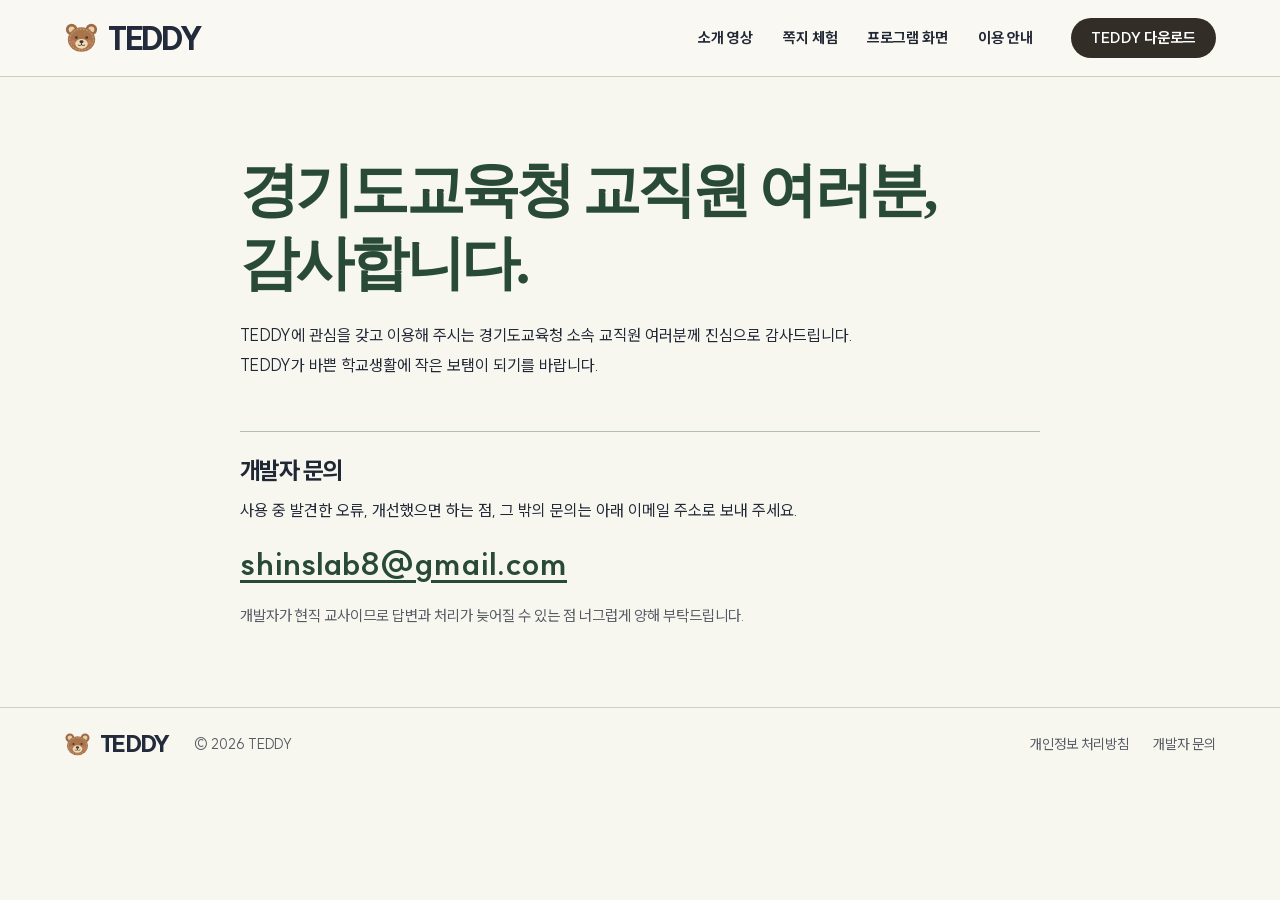
==== contact.html @ 4fe84910 "다운로드 안내 페이지, 개발자 문의 페이지, 무료 안내 - 다운로드 단추는 download.html#start로: 설치 안내를 보여 주며 설치 파일 내려받기 시작 - contact" ====
<!doctype html>
<html lang="ko">
<head>
  <meta charset="utf-8">
  <meta name="viewport" content="width=device-width, initial-scale=1">
  <meta name="theme-color" content="#f7f6ef">
  <title>개발자 문의 · TEDDY</title>
  <meta name="description" content="TEDDY 사용 중 발견한 오류, 개선 제안, 기타 문의를 개발자에게 이메일로 보내 주세요.">
  <link rel="icon" href="favicon.svg" type="image/svg+xml">
  <link rel="stylesheet" href="site.css">
</head>
<body>
  <a class="skip" href="#top">본문으로 건너뛰기</a>
  <header class="mast">
    <div class="wrap mast-inner">
      <a class="brand" href="index.html" aria-label="TEDDY 홈"><img src="bear.svg" width="38" height="36" alt="">TEDDY</a>
      <nav aria-label="주 메뉴">
        <a href="index.html#film">소개 영상</a>
        <a href="index.html#app">쪽지 체험</a>
        <a href="index.html#features">프로그램 화면</a>
        <a href="index.html#faq">이용 안내</a>
      </nav>
      <a class="release-link" href="download.html#start">TEDDY 다운로드</a>
    </div>
  </header>
  <main id="top" class="wrap contact">
    <h1>경기도교육청 교직원 여러분,<br>감사합니다.</h1>
    <p>TEDDY에 관심을 갖고 이용해 주시는 경기도교육청 소속 교직원 여러분께 진심으로 감사드립니다. TEDDY가 바쁜 학교생활에 작은 보탬이 되기를 바랍니다.</p>
    <section aria-labelledby="contact-heading">
      <h2 id="contact-heading">개발자 문의</h2>
      <p>사용 중 발견한 오류, 개선했으면 하는 점, 그 밖의 문의는 아래 이메일 주소로 보내 주세요.</p>
      <a class="contact-email" href="mailto:shinslab8@gmail.com">shinslab8@gmail.com</a>
      <p class="contact-note">개발자가 현직 교사이므로 답변과 처리가 늦어질 수 있는 점 너그럽게 양해 부탁드립니다.</p>
    </section>
  </main>
  <footer class="site-footer"><div class="wrap"><a class="brand" href="index.html"><img src="bear.svg" width="30" height="28" alt="">TEDDY</a><span>© 2026 TEDDY</span><a href="privacy.html">개인정보 처리방침</a><a href="contact.html" aria-current="page">개발자 문의</a></div></footer>
</body>
</html>
---- site.css ----
@font-face {
  font-family: SUIT;
  src: url("fonts/SUIT-Variable.woff2") format("woff2");
  font-weight: 100 900;
  font-display: swap;
}
:root {
  --paper: #f7f6ef;
  --white: #fffef7;
  --ink: #202735;
  --muted: #565b63;
  --line: #cecec3;
  --blue: #233c96;
  --bright: #dee997;
  --red: #b4432f;
  --serif: "Noto Serif KR", "본명조", "AppleMyungjo", "Batang", "바탕", serif;
  --latin: Georgia, "Times New Roman", serif;
  background: var(--paper);
  color: var(--ink);
  font: 400 100%/1.65 SUIT, "Malgun Gothic", sans-serif;
  word-break: keep-all;
  overflow-wrap: anywhere;
}
* { box-sizing: border-box }
body,h1,h2,h3,p,figure,dl,dd,fieldset { margin: 0 }
a { color: inherit }
button,input { font: inherit }
button,summary,label { -webkit-tap-highlight-color: transparent }
button,summary { cursor: pointer }
img,video { display: block; max-width: 100% }
[hidden] { display: none !important }
:focus-visible { outline: 3px solid #b54f30; outline-offset: 4px }
::selection { background: #e2e9a6; color: var(--ink) }
.wrap { width: min(1264px,calc(100% - clamp(40px,10vw,160px))); margin-inline: auto }
h1,h2,h3 { line-height: 1.23; letter-spacing: -.065em }
h2 { font-size: clamp(2.25rem,3.5vw,3.75rem); font-weight: 770 }
h3 { font-size: 1.35rem }
.sr-only,.skip:not(:focus) { clip-path: inset(50%); position: absolute; height: 1px; width: 1px; overflow: hidden; white-space: nowrap }
.skip:focus { position: fixed; top: 10px; left: 10px; z-index: 9; background: white; padding: .6em 1em }
.mast { background: #faf8f2; border-bottom: 1px solid var(--line) }
.home { scroll-padding-top: calc(77px + .75rem) }
.home .mast { position: sticky; top: 0; z-index: 5 }
.mast-inner { min-height: 76px; display: flex; gap: clamp(18px,3vw,46px); align-items: center }
.brand { display: inline-flex; align-items: center; gap: 9px; text-decoration: none; font-size: 1.9rem; letter-spacing: -.075em; font-weight: 930; line-height: 1; color: #222a3b }
.brand img { width: 35px; height: auto }
.mast nav { margin-left: auto; display: flex; align-items: center; gap: clamp(16px,2.3vw,36px) }
.mast nav a,.release-link { text-decoration: none; font-size: .93rem; font-weight: 730 }
.mast nav a { padding-block: 10px }
.mast nav a:hover,.site-footer a:hover,.under:hover { text-decoration: underline; text-underline-offset: 5px }
.release-link { background:#322d26; color:white; border-radius:24px; padding:8px 20px }
.release-link:hover { background:#355a43 }
.hero-ground { position:relative; isolation:isolate; overflow:hidden; background:#f5f2e5; border-bottom:1px solid var(--line) }
.hero-banner { position:absolute; inset:0; width:100%; height:100%; max-width:none; object-fit:cover; object-position:right center; z-index:-2 }
.hero-ground::after { content:""; position:absolute; inset:0; z-index:-1; background:linear-gradient(90deg,#faf8f2dc 0%,#faf8f277 41%,transparent 62%); pointer-events:none }
.hero{display:grid;grid-template-columns:minmax(0,.95fr) minmax(0,1.05fr);gap:clamp(35px,5vw,84px);align-items:center;padding-block:clamp(54px,5.2vw,84px) clamp(68px,6.4vw,100px)}
.audience{font-size:.91rem;font-weight:780;color:var(--green)}
.audience{display:flex;align-items:center;gap:9px}
.audience span{width:21px;height:2px;background:#6d8466}

.hero h1{letter-spacing:-.05em;font-size:clamp(3.05rem,5.25vw,5.05rem);font-weight:830;line-height:1.12;margin:22px 0 21px}
.hero h1 em{font-style:normal;color:var(--green)}
.lead{font-size:clamp(1.04rem,1.32vw,1.22rem);line-height:1.7;max-width:29em;color:var(--muted);letter-spacing:-.025em}
.buttons{display:flex;gap:10px;flex-wrap:wrap;margin-top:30px}
.hero .btn{display:inline-flex;align-items:center;justify-content:center;gap:10px;border:1px solid transparent;border-radius:10px;padding:12px 22px;font-weight:760;text-decoration:none;transition:background .15s,color .15s}
.primary{background:var(--green);color:white}
.primary:hover{background:#264833}
.hero .secondary{background:var(--cream);border-color:#cbc8bc}
.secondary:hover{background:#eeeade}
.inbox-icon{position:relative;width:18px;height:14px;border:1.6px solid;border-radius:3px;overflow:hidden}
.inbox-icon:before{content:"";position:absolute;width:12px;height:12px;left:1px;top:-8px;transform:rotate(45deg);border:1.6px solid}
.platform{font-size:.85rem;display:flex;align-items:center;gap:8px;color:var(--muted);margin-top:19px}
.divider{height:12px;border-left:1px solid #aaa69b;margin:0 2px}
.windows-icon{width:13px;height:13px;background:conic-gradient(currentColor 0 0) 0 0/6px 6px repeat;mask:linear-gradient(90deg,black 0 45%,transparent 45% 55%,black 55%),linear-gradient(black 0 45%, transparent 45% 55%,black 55%);mask-composite:intersect}
.hero { --green:#355a43; --cream:#fffdf7; --muted:#645f55; color:#322d26; max-width:1200px }
.btn { display:inline-flex; align-items:center; justify-content:center; gap:10px; padding:12px 22px; border-radius:4px; font-weight:770; text-decoration:none }
.play { width:0; height:0; border-block:5px solid transparent; border-left:8px solid currentColor }
.under { font-weight:680; text-underline-offset:5px }
.stories { padding-block:clamp(42px,4.6vw,72px); border-bottom:1px solid var(--line) }
.stories-head { display:flex; align-items:center; justify-content:space-between; gap:18px; margin-bottom:22px }
.stories h2 { font-size:clamp(1.85rem,3vw,2.9rem) }
.story { display:grid; grid-template-columns:minmax(0,1.12fr) minmax(0,1fr); align-items:stretch; border:1px solid var(--line); border-radius:16px; overflow:hidden; background:#fffdf7 }
.story>img { width:100%; height:100%; aspect-ratio:1.9; object-fit:cover; object-position:center 44% }
.story-copy { align-self:center; padding:clamp(22px,3.5vw,54px) }
.story-source { color:#526047; font-weight:700; font-size:.9rem }
.story-copy h3 { margin:10px 0 15px; font-size:clamp(1.45rem,2.25vw,2.25rem) }
.story blockquote { margin:0; font:500 clamp(1rem,1.3vw,1.18rem)/1.8 var(--serif) }
.story-date { display:grid; border-top:1px solid var(--line); margin-top:20px; padding-top:12px }
.story-date span { color:var(--muted); font-size:.85rem }.story-date time { font-size:1.1rem; font-weight:730; color:#355a43 }
.pager { display:flex; gap:6px }.pager button { display:grid; place-items:center; width:40px; height:40px; padding:0; border:1px solid #bebfaf; border-radius:50%; background:#fffdf4; color:#355a43; font:650 1.55rem/1 SUIT,sans-serif }
.pager button:hover { background:#e5ebdd }
@media(max-width:830px) { .hero { padding-block:30px; gap:15px; grid-template-columns:minmax(0,1.2fr) minmax(0,1fr) } }
@media(max-width:690px) {
  .hero-ground { background:#faf8f2 }
  .hero-banner { position:static; display:block; height:clamp(135px,33vw,210px); object-position:right center }
  .hero-ground::after { display:none }
  .hero { display:block; padding-block:24px 35px }
  .hero h1 { font-size:clamp(2.85rem,9vw,4rem); margin:14px 0 }
  .hero .btn { padding:10px 14px }.buttons { margin-top:20px }.platform { margin-top:13px }
  .story { grid-template-columns:1fr }.story>img { height:auto; aspect-ratio:1.8 }
  .story-copy { padding:21px }.stories-head { margin-bottom:15px }
}
@media(max-width:370px) { .hero .btn { padding:10px 12px; font-size:.9rem } }
.section,.sorting,.film-section,.info-grid { padding-block: clamp(60px,6.4vw,98px) }
.section-label { display: flex; align-items: center; gap: 9px; font-size: .94rem; font-weight: 750; color: var(--blue); margin-bottom: 14px }
.film-section { display: grid; grid-template-columns: minmax(0, .8fr) minmax(0,1.6fr); gap: clamp(32px,6.2vw,100px); align-items: center }
.film-copy>p:not(.section-label),.section-head>p,.info-grid>div>p:not(.section-label) { font-size: 1.05rem; line-height: 1.8; color: var(--muted) }
.film-copy h2 { font-size: clamp(2.1rem,3.2vw,3.45rem) }
.film-copy>p:not(.section-label) { margin-top: 18px }
.film-frame video { width: 100%; height: auto; background: #203752; aspect-ratio: 16/9; border-radius: 2px }
figcaption { font-size: .86rem; color: var(--muted) }
.app-screen figcaption { display: flex; flex-wrap: wrap; gap: 3px 12px; justify-content: space-between; margin-top: 9px }
figcaption a { text-underline-offset: 3px }
.film-error { padding: 8px 0 }
.sorting { background: #e9eddf; border-block: 1px solid #cbd1bf }
.section-head { display: flex; justify-content: space-between; align-items: end; gap: 30px; margin-bottom: 32px }
.sample-folder { border: 0; padding: 0; min-width: 0 }
.folder-tabs { display: flex; gap: 4px; align-items: end; padding-left: 12px }
.folder-tab { cursor: pointer; position: relative; color: var(--ink); flex: 0 1 135px; text-align: center }
.folder-tab input { position: absolute; width: 1px; height: 1px; opacity: 0 }
.folder-tab span { display: block; padding: 11px 10px 9px; font-weight: 710; border: 1px solid #969d8b; border-bottom: 0; border-radius: 9px 16px 0 0; background: #d6decb; }
.folder-tab input:checked+span { background: var(--blue); color: white; border-color: var(--blue) }
.folder-tab:hover span { text-decoration: underline; text-underline-offset: 4px }
.folder-tab input:focus-visible+span { outline: 3px solid var(--red); outline-offset: -4px }
.example-pair { display: none; grid-template-columns: 1fr 1fr; background: var(--white); border: 1px solid #969d8b; border-top: 3px solid var(--blue); box-shadow: 3px 4px 0 #cfd6c6; }
.sample-folder:has(input[value="task"]:checked) [data-sample="task"],
.sample-folder:has(input[value="reply"]:checked) [data-sample="reply"],
.sample-folder:has(input[value="notice"]:checked) [data-sample="notice"],
.sample-folder:has(input[value="chat"]:checked) [data-sample="chat"] { display: grid }
.example-pair article { min-width: 0; padding: clamp(24px,3.5vw,52px) }
.message { border-right: 1px dashed #babdab }
.mini-heading { font-size: .9rem; color: var(--muted); font-weight: 720; display: flex; align-items: center; gap: 7px; min-height: 22px; margin-bottom: 18px }
.message h3,.result h3 { font-size: clamp(1.25rem,2vw,1.7rem); font-weight: 740 }
.sender { display: inline-block; font-size: .9rem; color: var(--muted); margin-top: 5px }
.quote { font: 500 clamp(1.08rem,1.45vw,1.3rem)/1.85 var(--serif); margin-top: 22px; letter-spacing: -.025em }
mark { background: #f4dd9c; padding: 0 .1em; color: inherit; box-decoration-break: clone }
.category { display: inline-block; margin-bottom: 7px; padding: 0 7px; color: #264f38; background: #dfebd7; border: 1px solid #cad9c1; font-size: .8rem; font-weight: 750 }
.category.reply { color: #754023; background: #f6e5ca }.category.notice { color: #334879; background: #e4eaf7 }.category.chat { color: #60466a; background: #eee5ef }
.result h3 { margin-bottom: 6px }
.result p:not(.mini-heading) { color: var(--muted) }
.week { display: grid; grid-template-columns: repeat(5,1fr); margin-top: 18px; border-block: 1px solid #bec3b3 }
.week span { display: flex; flex-direction: column; align-items: center; padding: 4px; color: var(--muted); font-size: .82rem; border-left: 1px solid #d8ddce }
.week span:first-child { border-left: 0 }.week b { font: 600 1.45rem/1.25 var(--latin) }.week .chosen { background: var(--blue); color: white }.week small { font-size: .75rem; line-height: 1.2 }
.result-line { padding-top: 14px; margin-top: 17px; border-top: 1px solid var(--line) }
.result-line strong { margin-left: 10px; color: var(--ink) }
.app-screen>a { display: block; padding: clamp(8px,2.8vw,40px); border: 1px solid #cfcec0; background: #e6e4d6 }
.app-screen img { width: 100%; height: auto; box-shadow: 0 4px 15px #27282f26; border: 1px solid #bfbcaf }
.feature-list { display: grid; grid-template-columns: repeat(3,1fr); gap: 30px; margin-top: 32px }
.feature-list>div { border-top: 2px solid #323b48; padding-top: 15px }
.feature-list dt,.info-grid dt { font-size: 1.22rem; font-weight: 760; letter-spacing: -.045em }
.feature-list dd,.info-grid dd { margin-top: 6px; color: var(--muted) }
kbd { border: 1px solid #a6a795; border-bottom-width: 2px; border-radius: 3px; padding: 0 3px; font: 680 .87em SUIT,sans-serif }
.info-band { background: #242e41; color: var(--white) }
.info-grid,.faq-grid { display: grid; grid-template-columns: minmax(0,.85fr) minmax(0,1.25fr); gap: clamp(32px,8vw,135px) }
.info-band .section-label { color: var(--bright) }
.info-grid h2 { font-family: var(--serif); font-weight: 650; font-size: clamp(2.35rem,3.8vw,3.8rem) }
.info-grid>div>p:not(.section-label),.info-grid dd { color: #e0e3e8; margin-top: 14px }
.under { display: inline-block; margin-top: 20px; color: var(--bright) }
.info-grid dl>div { border-top: 1px solid #737c87; padding-block: 15px }
.info-grid dd { margin-top: 4px }
.faq details { border-top: 1px solid var(--line) }.faq details:last-child { border-bottom: 1px solid var(--line) }
.faq summary { list-style: none; display: flex; justify-content: space-between; align-items: center; gap: 16px; font-size: 1.09rem; font-weight: 740; padding: 17px 2px }
.faq summary::-webkit-details-marker { display: none }
.faq summary::after { content: "+"; color: var(--blue); font-size: 1.4rem; line-height: 1 }
.faq details[open] summary::after { content: "−" }
.faq details p { padding: 0 22px 17px 2px; color: var(--muted) }
.release { display: flex; align-items: center; justify-content: space-between; gap: 28px; padding: clamp(25px,3.5vw,53px); margin-bottom: clamp(35px,5vw,74px); color: #243043; background: #e1e8a6; border-block: 1px solid #a8ae78 }
.release .section-label { color: #364331; margin-bottom: 8px }
.release h2 { font-size: clamp(1.7rem,2.65vw,2.8rem) }
.release p:not(.section-label) { margin-top: 9px; color: #3f493d }
.dark { flex: none; background: var(--ink); color: white }.dark:hover { background: var(--blue) }
.site-footer { border-top: 1px solid var(--line); padding: 24px 0 }
.site-footer .wrap { display: flex; align-items: center; flex-wrap: wrap; gap: 10px 24px }
.site-footer .brand { font-size: 1.4rem }.site-footer .brand img { width: 27px }
.site-footer span,.site-footer a:not(.brand) { font-size: .88rem; color: var(--muted) }
.site-footer span { margin-right: auto }.site-footer a:not(.brand) { text-decoration: none }
.doc{padding-block:clamp(40px,5.5vw,84px)}
.doc__head{max-width:870px}
.doc__head h1{font-size:clamp(2.2rem,4vw,3.6rem);margin:12px 0 16px}
.doc__meta{color:var(--blue);font-weight:720}.doc__head p:last-child{color:var(--muted)}
.doc__body{display:grid;grid-template-columns: minmax(180px, .7fr) minmax(0,2fr);gap:clamp(20px,5vw,80px);margin-top:40px}
.doc__toc ol{position:sticky;top:20px;list-style:none;margin:0;padding:14px 18px;background:#eeeee3;border-top:2px solid var(--blue)}
.doc__toc a{display:block;padding:4px 0;color:var(--muted);font-size:.9rem;text-decoration:none}
.doc__toc a:hover{text-decoration:underline}
.doc__text h2{margin:40px 0 14px;font-size:1.52rem;scroll-margin-top:1rem}
.doc__text h2:first-child{margin-top:0}
.doc__text h3{margin:20px 0 8px;font-size:1.13rem}
.doc__text p,.doc__text ul{margin:0 0 12px}
.doc__text ul{padding-left:1.3em}
.doc__text code{font-size:.92em;overflow-wrap:anywhere}
.doc__table{border-collapse:collapse;width:100%;margin:12px 0 16px;font-size:.95rem}
.doc__table th,.doc__table td{padding:10px 12px;border-bottom:1px solid var(--line);text-align:left;vertical-align:top}
.doc__table th{width:27%;background:#edece2}
.doc__note{padding:16px;background:#e9eddf;border-radius:8px}
.doc__note p:last-child{margin:0}
.doc__text a{color:var(--blue);text-underline-offset:3px}

@media(max-width:900px) {
  .film-section { grid-template-columns: .9fr 1.3fr; gap: 26px }
  .desktop-break { display: none }
  .section-head { align-items: start }
}
@media(max-width:720px) {
  .home { scroll-padding-top: 6.75rem }
  .mast-inner { min-height: 0; flex-wrap: wrap; justify-content: space-between; gap: 0; padding-top: 12px }
  .mast nav { order: 3; margin: 4px 0 0; flex-basis: 100%; justify-content: space-between; gap: 6px }
  .mast nav a,.release-link { font-size: .87rem }.mast nav a { padding: 9px 0 }
  .brand { font-size: 1.55rem }.brand img { width: 30px }
  .release-link { padding: 5px 12px }
  .section,.film-section,.sorting,.info-grid { padding-block: 48px }
  .section-label { margin-bottom: 9px }
  .film-section,.section-head,.info-grid,.faq-grid,.doc__body { display: grid; grid-template-columns: 1fr; gap: 21px }
  .film-copy h2 br { display: none }.film-copy>p:not(.section-label) { margin-top: 9px }
  .section-head { gap: 10px; margin-bottom: 20px }
  .folder-tabs { padding-left: 0; gap: 2px }.folder-tab { flex: 1 }
  .folder-tab span { padding: 8px 3px; font-size: .92rem }
  .example-pair { grid-template-columns: 1fr }
  .message { border-right: 0; border-bottom: 1px dashed #babdab }
  .example-pair article { padding: 20px }.mini-heading { margin-bottom: 9px }.quote { margin-top: 12px }
  .feature-list { grid-template-columns: 1fr; gap: 16px; margin-top: 22px }.feature-list>div { padding-top: 10px; border-width: 1px }
  .info-grid h2 br { display: none }.info-grid dd { margin-top: 3px }
  .release { flex-direction: column; align-items: start; gap: 17px }
  .doc__body { margin-top: 23px }.doc__table th,.doc__table td { padding: 8px }
}
@media(max-width:490px) {
  .site-footer span { margin-right: 0 }
}
@media(max-width:360px) {
  .wrap { width: calc(100% - 30px) }.btn { padding: 10px 15px }.mast nav a { font-size: .81rem }
}
/* Free use and the Windows installation guide */
.pricing { position:relative; isolation:isolate; overflow:hidden; background:#c5c6a8; color:#203d2e }
.pricing-scene { position:absolute; inset:0; z-index:-1; container-type:size }
/* Extend the quiet edges of the photograph while keeping the bear and books in proportion. */
.pricing-scene::before {
  --right-edge:max(0px,calc((100cqw - 1264px) / 2));
  content:""; position:absolute; inset:0;
  border-image-source:url("media/teddy-gift-banner.webp");
  border-image-slice:2 fill;
  /* Set the gutters in reverse so the mirrored photograph stays on the right. */
  border-image-width:0 max(0px,calc(100cqw - var(--right-edge) - 150cqh)) 0 var(--right-edge);
  transform:scaleX(-1);
}
.pricing-scene::after { content:""; position:absolute; inset:0; background:linear-gradient(90deg,#f7f4e7ef 0%,#f7f4e7c9 32%,#f7f4e74d 52%,transparent 70%) }
.pricing-inner { display:grid; align-items:center; min-height:clamp(365px,33vw,490px); padding-block:48px }
.pricing-copy { width:fit-content; max-width:55% }
.pricing-question { display:flex; align-items:center; gap:11px; font-size:clamp(1rem,1.45vw,1.3rem); font-weight:690; color:#4a5e46 }
.pricing-question::before { content:""; width:26px; height:2px; background:#728268 }
.pricing-copy h2 { margin:16px 0; font:680 clamp(2.05rem,3.65vw,3.75rem)/1.32 var(--serif); letter-spacing:-.075em }
.pricing-copy h2 strong { font-weight:820; color:#315e41; background:linear-gradient(transparent 80%,#e8be79 80%,#e8be79 90%,transparent 90%) }
.pricing-copy p:last-child { color:#454c3e; line-height:1.8 }
.contact { max-width:800px; padding-block:clamp(38px,6vw,90px); }
.contact h1 { font:700 clamp(2.15rem,4.6vw,4rem)/1.25 var(--serif); letter-spacing:-.065em; color:#284a36; margin-bottom:20px }
.contact p { max-width:66ch; line-height:1.85 }
.contact section { margin-top:clamp(28px,4vw,52px); border-top:1px solid #b3beac; padding-top:24px }
.contact h2 { font-size:1.5rem; margin-bottom:10px }
.contact-email { display:inline-block; color:#284a36; font-weight:740; font-size:clamp(1.4rem,3vw,2rem); text-underline-offset:5px; margin:12px 0 }
.contact-note { color:var(--muted); font-size:.94rem }
.install-guide { max-width:860px; padding-block:clamp(40px,6vw,85px) }
.guide-intro { padding-bottom:32px; border-bottom:2px solid #355a43 }
.guide-intro h1 { font-size:clamp(2.15rem,4vw,3.65rem); margin:0 0 14px }
.guide-intro .btn { margin:18px 0 8px }
.guide-intro .file-meta { color:var(--muted); font-size:.92rem }
.steps-heading { font-size:1.6rem; margin:32px 0 16px }
.install-steps { padding:0; list-style:none; counter-reset:step }
.install-steps li { counter-increment:step; display:flow-root; position:relative; padding:24px 0 25px 56px; border-top:1px solid var(--line) }
.install-steps li::before { content:counter(step); position:absolute; left:0; top:22px; width:38px; height:38px; display:grid; place-items:center; border-radius:50%; background:#dfe8d5; color:#355a43; font-weight:800 }
.install-steps h3 { font-size:1.35rem; margin:0 0 9px }
.install-steps p { margin:0 0 7px; line-height:1.8 }
.step-figure { margin:18px 0 0; width:min(100%,660px) }
.step-figure img { width:100%; height:auto; background:#edece3; border:1px solid #cfcec2; border-radius:8px }
.step-figure figcaption { margin-top:6px }
.back-home { margin-top:15px; text-underline-offset:4px }
@media(max-width:700px) {
  .pricing-inner { min-height:0; align-items:start; padding:36px 0 calc(min(68vw,325px) + 12px) }
  .pricing-copy { max-width:100% }
  .pricing-copy h2 { margin:10px 0 }
  .pricing-scene::before {
    --photo-width:min(100cqw,490px);
    --side-edge:calc((100cqw - var(--photo-width)) / 2);
    border-image-width:max(0px,calc(100cqh - var(--photo-width) * .667)) var(--side-edge) 0;
  }
  .pricing-scene::after { background:linear-gradient(180deg,#f7f4e7ed,#f7f4e7c2 29%,transparent 57%) }
}
@media(max-width:600px) {
  .install-steps li { padding-left:0 }.install-steps li::before { width:30px; height:30px; top:22px }.install-steps h3 { padding-left:40px; min-height:30px; line-height:1.45 }
}
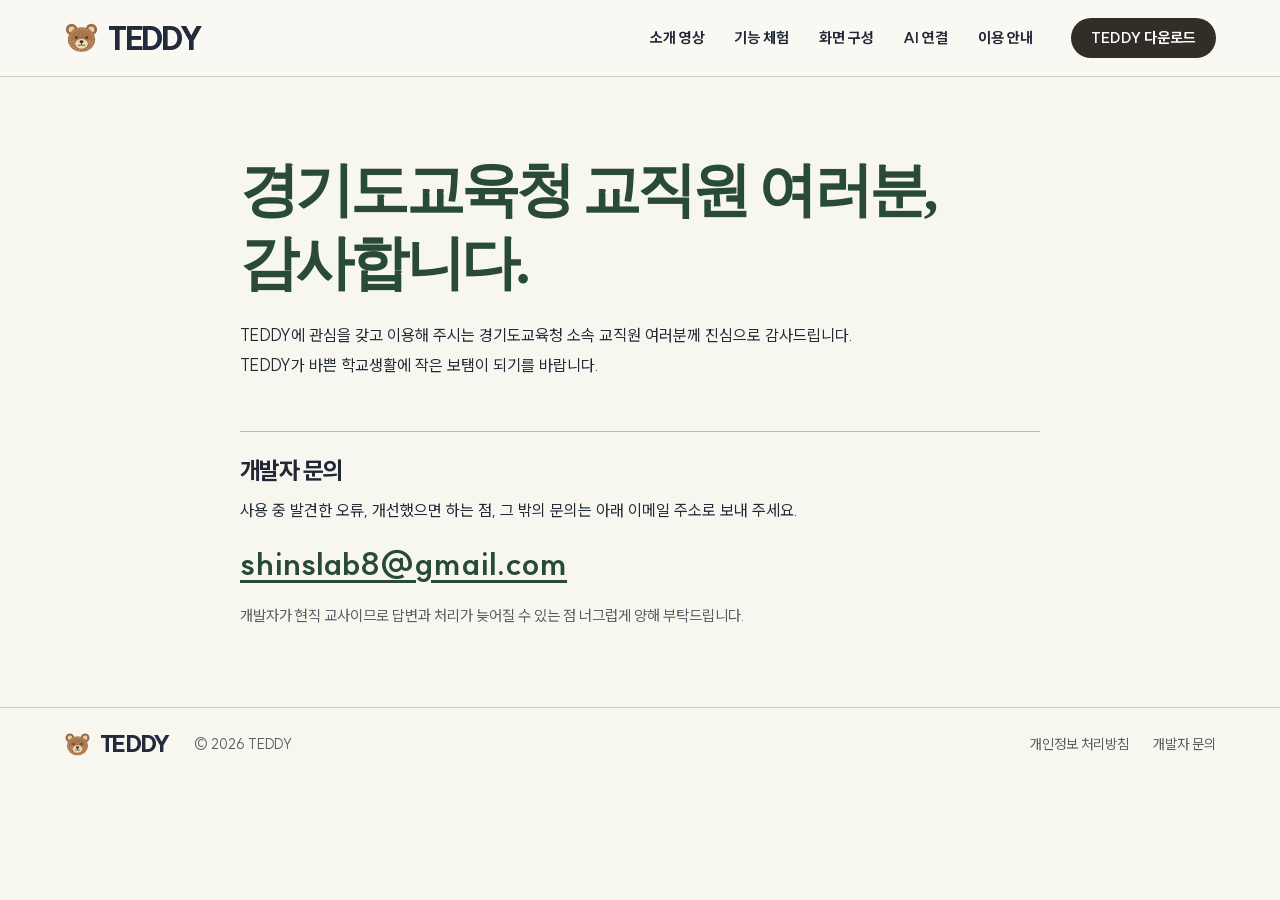
==== commit 77538038: "소개 사이트의 기능 체험과 사례를 개편하고 AI 구독 계정 연결 안내 추가" ====
--- a/contact.html
+++ b/contact.html
@@ -16,8 +16,9 @@
       <a class="brand" href="index.html" aria-label="TEDDY 홈"><img src="bear.svg" width="38" height="36" alt="">TEDDY</a>
       <nav aria-label="주 메뉴">
         <a href="index.html#film">소개 영상</a>
-        <a href="index.html#app">쪽지 체험</a>
-        <a href="index.html#features">프로그램 화면</a>
+        <a href="index.html#app">기능 체험</a>
+        <a href="index.html#features">화면 구성</a>
+        <a href="index.html#ai-connect">AI 연결</a>
         <a href="index.html#faq">이용 안내</a>
       </nav>
       <a class="release-link" href="download.html#start">TEDDY 다운로드</a>
--- a/site.css
+++ b/site.css
@@ -77,6 +77,13 @@
 .under { font-weight:680; text-underline-offset:5px }
 .stories { padding-block:clamp(42px,4.6vw,72px); border-bottom:1px solid var(--line) }
 .stories-head { display:flex; align-items:center; justify-content:space-between; gap:18px; margin-bottom:22px }
+.story-window { overflow:hidden; border-radius:16px }
+.story-track { display:grid; grid-auto-flow:column; grid-auto-columns:100%; transition:transform .48s ease-in-out }
+.story-progress { height:6px; margin-top:10px; overflow:hidden; border-radius:6px; background:#d7dfd0 }
+.story-progress span { display:block; height:100%; border-radius:inherit; background:#38734e; transform:scaleX(0); transform-origin:left }
+@media(max-width:600px) { #stories-title { font-size:clamp(1.5rem,6.4vw,2.25rem) } }
+@media(prefers-reduced-motion:reduce) { .story-track { transition:none } }
+@media(max-width:600px) { .stories-head { flex-wrap:wrap } }
 .stories h2 { font-size:clamp(1.85rem,3vw,2.9rem) }
 .story { display:grid; grid-template-columns:minmax(0,1.12fr) minmax(0,1fr); align-items:stretch; border:1px solid var(--line); border-radius:16px; overflow:hidden; background:#fffdf7 }
 .story>img { width:100%; height:100%; aspect-ratio:1.9; object-fit:cover; object-position:center 44% }
@@ -88,6 +95,9 @@
 .story-date span { color:var(--muted); font-size:.85rem }.story-date time { font-size:1.1rem; font-weight:730; color:#355a43 }
 .pager { display:flex; gap:6px }.pager button { display:grid; place-items:center; width:40px; height:40px; padding:0; border:1px solid #bebfaf; border-radius:50%; background:#fffdf4; color:#355a43; font:650 1.55rem/1 SUIT,sans-serif }
 .pager button:hover { background:#e5ebdd }
+.pager svg { display:block }
+.pager [data-turn] path { fill:none; stroke:currentColor; stroke-width:1.8; stroke-linecap:round; stroke-linejoin:round }
+.pager [data-playback]:not(.paused) .play-icon,.pager .paused .pause-icon { display:none }
 @media(max-width:830px) { .hero { padding-block:30px; gap:15px; grid-template-columns:minmax(0,1.2fr) minmax(0,1fr) } }
 @media(max-width:690px) {
   .hero-ground { background:#faf8f2 }
@@ -112,7 +122,7 @@
 figcaption a { text-underline-offset: 3px }
 .film-error { padding: 8px 0 }
 .sorting { background: #e9eddf; border-block: 1px solid #cbd1bf }
-.section-head { display: flex; justify-content: space-between; align-items: end; gap: 30px; margin-bottom: 32px }
+.section-head { display: flex; align-items: end; gap: clamp(18px,2vw,30px); margin-bottom: 32px }
 .sample-folder { border: 0; padding: 0; min-width: 0 }
 .folder-tabs { display: flex; gap: 4px; align-items: end; padding-left: 12px }
 .folder-tab { cursor: pointer; position: relative; color: var(--ink); flex: 0 1 135px; text-align: center }
@@ -255,6 +265,58 @@
 .contact h2 { font-size:1.5rem; margin-bottom:10px }
 .contact-email { display:inline-block; color:#284a36; font-weight:740; font-size:clamp(1.4rem,3vw,2rem); text-underline-offset:5px; margin:12px 0 }
 .contact-note { color:var(--muted); font-size:.94rem }
+.ai-overview { display:grid; grid-template-columns:minmax(0,.85fr) minmax(0,1.15fr); align-items:center; gap:clamp(24px,5vw,72px); border-top:1px solid var(--line) }
+.ai-description { max-width:23em; margin-top:16px; color:var(--muted); font-size:1.05rem; line-height:1.8 }
+.ai-example { padding:clamp(18px,2.6vw,38px); border:1px solid #d5dccd; border-radius:16px; background:repeating-linear-gradient(0deg,transparent 0 23px,#556b4910 23px 24px),#eaf0e2 }
+.ai-note,.ai-entry { padding:clamp(14px,1.6vw,22px); border-radius:10px; box-shadow:0 3px 9px #2b443410 }
+.ai-note { position:relative; margin-right:8%; background:#fffdf6; border:1px solid #d8d6c8 }
+.ai-note::after { content:"↓"; position:absolute; left:15%; top:100%; line-height:26px; font-weight:750; color:#526c51 }
+.ai-note-source,.ai-entry p { font-size:.85rem; font-weight:700 }
+.ai-note-source { color:#53604f }
+.ai-note blockquote { margin:7px 0 0; line-height:1.6; font-size:clamp(1rem,1.4vw,1.25rem); font-weight:620 }
+.ai-note mark { background:#f6e3a8; color:inherit }
+.ai-entry { display:flex; align-items:center; gap:16px; margin:26px 0 0 8%; background:#31543f; color:#fffef6 }
+.ai-entry p,.ai-entry time { color:#e4eddf }
+.ai-entry strong,.ai-entry time { display:block }
+.ai-entry strong { font-size:clamp(1rem,1.5vw,1.35rem) }
+.ai-entry time { font-size:.92rem }
+.ai-date { flex:none; width:54px; overflow:hidden; border-radius:6px; text-align:center; background:#fffdf3; color:#254333 }
+.ai-date span { display:block; padding:1px 0; background:#d4dfc8; font-size:.78rem; font-weight:750 }
+.ai-date b { display:block; font:700 1.8rem/1.3 var(--serif) }
+.ai-guide figure img { width:100%; height:auto }
+.ai-pill { margin-top:22px; border-radius:999px }
+.ai-guide { max-width:850px; padding-block:clamp(36px,5vw,74px) }
+.ai-guide-intro { border-bottom:2px solid #49684c; padding-bottom:24px }
+.ai-guide h1 { margin-bottom:15px; font-size:clamp(2.1rem,4vw,3.5rem) }
+.ai-guide h2 { font-size:clamp(1.55rem,2.8vw,2.15rem); margin:36px 0 12px }
+.ai-guide h3 { margin:0 0 15px; font-size:1.5rem }
+.ai-guide h4 { margin:0 0 7px; font-size:1.17rem }
+.ai-guide p { line-height:1.85 }
+.ai-guide figure { margin:16px 0 0; max-width:620px }
+.ai-guide a { text-underline-offset:4px }
+.ai-paths { border:0; padding:0; margin:18px 0 0; min-inline-size:0 }
+.ai-choices { display:flex; gap:6px; flex-wrap:wrap; border-bottom:1px solid var(--line); padding-bottom:15px; margin-bottom:24px }
+.ai-choices label { padding:8px 18px; cursor:pointer; border:1px solid #a4b49d; border-radius:24px; font-weight:700 }
+.ai-route { display:none }
+#path-chatgpt:checked ~ .route-chatgpt,#path-claude:checked ~ .route-claude,#path-gemini:checked ~ .route-gemini { display:block }
+#path-chatgpt:checked ~ div label[for=path-chatgpt],#path-claude:checked ~ div label[for=path-claude],#path-gemini:checked ~ div label[for=path-gemini] { color:white; background:#315841 }
+.ai-paths:has(input:focus-visible) .ai-choices { outline:2px solid var(--blue); outline-offset:3px }
+.ai-guide ol { padding-left:1.6em; margin:0 }
+.ai-guide li { padding:4px 0 20px 4px }
+.ai-guide li::marker { font-weight:800; color:#315841 }
+.ai-guide details { border-top:1px solid var(--line); padding:14px 0 }
+.ai-guide details p { margin-top:10px }
+.ai-guide summary { font-weight:700 }
+.ai-guide .under { display:inline-block; margin-top:24px; color:#315841 }
+@media(prefers-reduced-motion:no-preference) { .home { scroll-behavior:smooth } }
+@media(max-width:800px) { .ai-overview { grid-template-columns:1fr } }
+@media(max-width:420px) { .ai-entry { gap:10px; margin-left:3% }.ai-note { margin-right:3% } }
+@media(min-width:721px) and (max-width:900px) {
+  .mast-inner { width:calc(100% - 30px); gap:14px }
+  .mast nav { gap:14px }
+  .mast nav a,.release-link { white-space:nowrap; font-size:.88rem }
+}
+@media(max-width:400px) { .mast nav { gap:4px; flex-wrap:wrap }.mast nav a { font-size:.8rem } }
 .install-guide { max-width:860px; padding-block:clamp(40px,6vw,85px) }
 .guide-intro { padding-bottom:32px; border-bottom:2px solid #355a43 }
 .guide-intro h1 { font-size:clamp(2.15rem,4vw,3.65rem); margin:0 0 14px }
